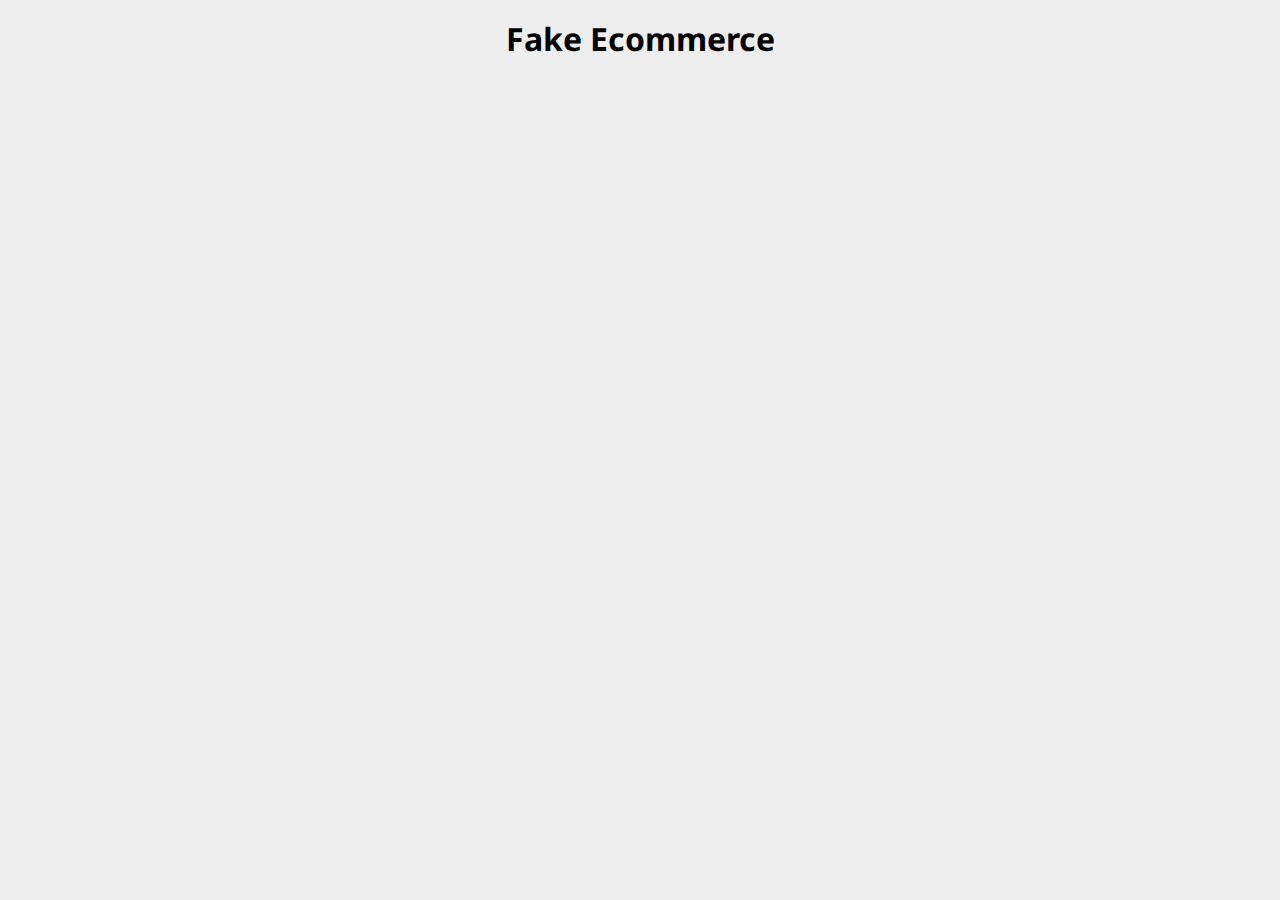
==== index.html @ cc27442f "get products with API" ====
<!DOCTYPE html>
<html lang="en">
<head>
    <meta charset="UTF-8">
    <meta http-equiv="X-UA-Compatible" content="IE=edge">
    <meta name="viewport" content="width=device-width, initial-scale=1.0">
    <link rel="preconnect" href="https://fonts.googleapis.com">
    <link rel="preconnect" href="https://fonts.gstatic.com" crossorigin>
    <link href="https://fonts.googleapis.com/css2?family=Noto+Sans:ital,wght@0,300;0,800;1,200&display=swap" rel="stylesheet">

    <link rel="stylesheet" href="./assets/styles/normalize.css">
    <link rel="stylesheet" href="./assets/styles/style.css">
    <title>First</title>
</head>
<body>
    <h1 class="title">Fake Ecommerce</h1>
    <main class="container">
        <section id="products"></section>
    </main>

    <script src="./assets/home.js"></script>
</body>
</html>
---- assets/styles/style.css ----
:root{
    font-family: "Noto Sans", Helvetica, sans-serif;
    --radius: 10px;
    --primaryColor: #7aceff;
}
body{
    background-color: #eeeeee;
}
.title{
    text-align: center;
}
.container{
    width: 100%;
}
.containerProducts{
    padding: 2vw;

}
.category{
    text-transform: uppercase;
    font-weight: 500;
}
.wrapper{
    display: grid;
    grid-template-columns: repeat(auto-fill, minmax(250px, 1fr));
    gap: 2vw;
}
.card{
    position: relative;
    border-radius: var(--radius);
    background-color: #fff;
    padding: 3vw;
}
.card::after{
    content: "new";
    position: absolute;
    top: 0px;
    right: 0px;

    padding: 10px 10px 10px 15px;
    border-radius: 0 var(--radius) 0 0;
    background-color: var(--primaryColor);
}
.containerImg .imageProduct{
    height: 300px;
}
.imageProduct{
    width: 100%;
    object-fit: contain;
}
.titleProduct{
    font-family: "Noto Sans", Helvetica, sans-serif;

    white-space: nowrap;
    overflow: hidden;
    text-overflow: ellipsis;
}
.buttonAddCart{
    border-radius: var(--radius);
    background-color: var(--primaryColor);
    padding: 10px;
}
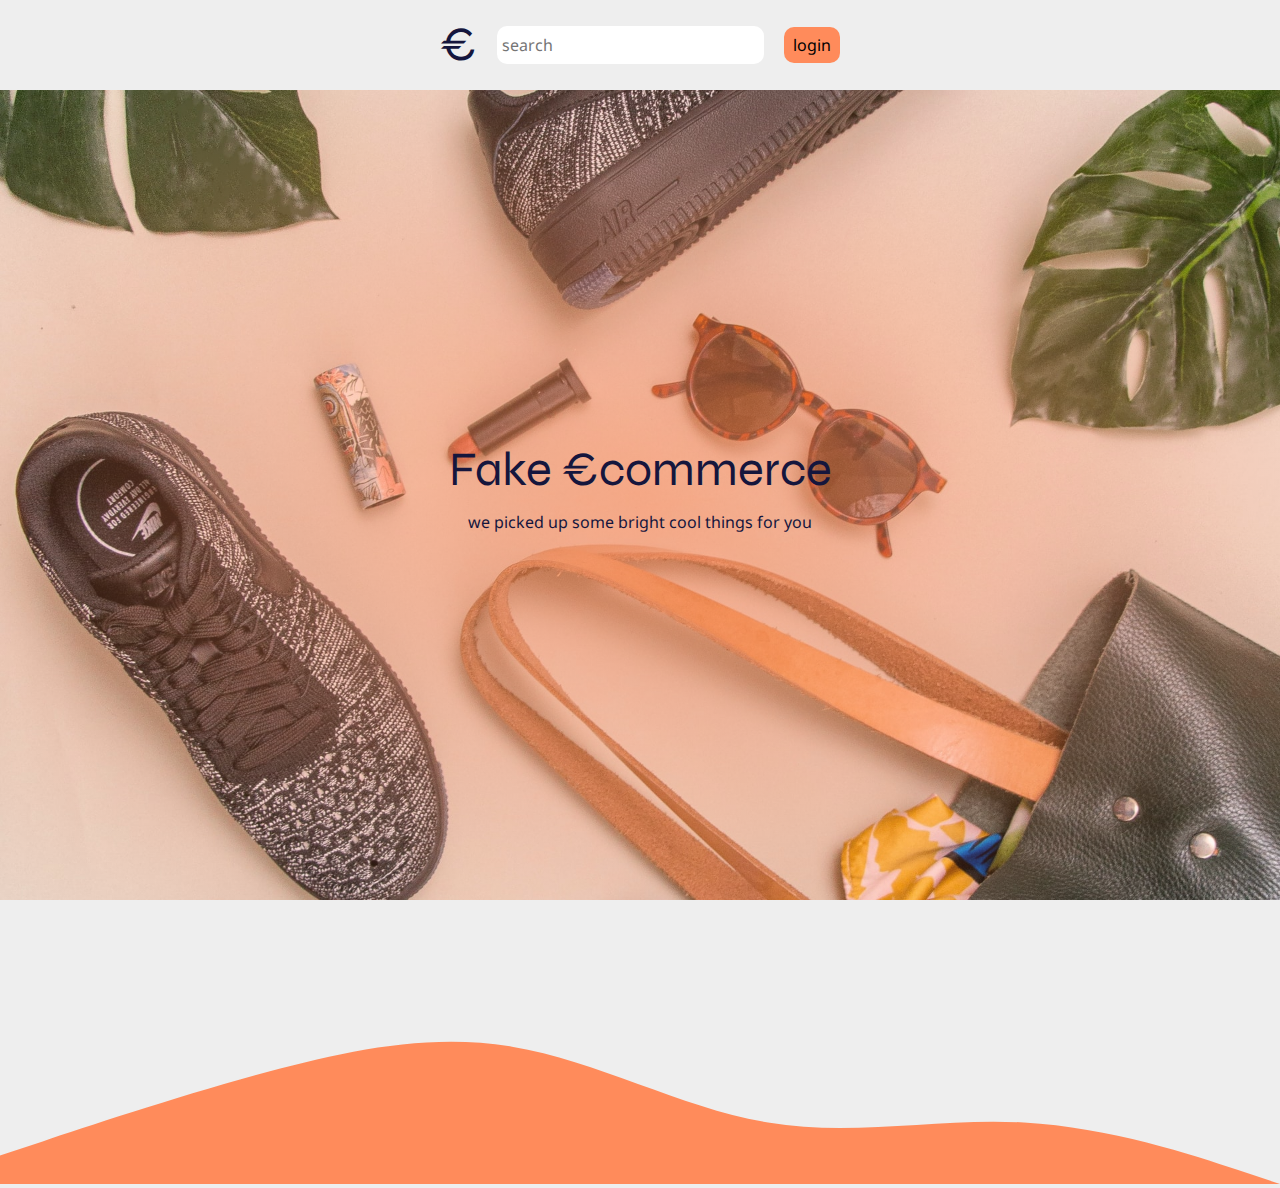
==== commit 92aa9369: "styles" ====
--- a/index.html
+++ b/index.html
@@ -1,23 +1,53 @@
 <!DOCTYPE html>
 <html lang="en">
+
 <head>
     <meta charset="UTF-8">
     <meta http-equiv="X-UA-Compatible" content="IE=edge">
     <meta name="viewport" content="width=device-width, initial-scale=1.0">
     <link rel="preconnect" href="https://fonts.googleapis.com">
     <link rel="preconnect" href="https://fonts.gstatic.com" crossorigin>
-    <link href="https://fonts.googleapis.com/css2?family=Noto+Sans:ital,wght@0,300;0,800;1,200&display=swap" rel="stylesheet">
+    <link href="https://fonts.googleapis.com/css2?family=Noto+Sans:ital,wght@0,300;0,800;1,200&display=swap"
+        rel="stylesheet">
+    <link href="https://fonts.googleapis.com/css2?family=Syne&display=swap" rel="stylesheet">
 
     <link rel="stylesheet" href="./assets/styles/normalize.css">
     <link rel="stylesheet" href="./assets/styles/style.css">
     <title>First</title>
 </head>
+
 <body>
-    <h1 class="title">Fake Ecommerce</h1>
     <main class="container">
+        <nav class="menu">
+            <ul class="items">
+                <li class="title">€</li>
+                <li class="search">
+                    <input type="text" name="search" id="seeker" placeholder="search">
+                    <script src="https://cdn.lordicon.com/xdjxvujz.js"></script>
+                    <lord-icon
+                        src="https://cdn.lordicon.com/qehhcbpv.json" trigger="hover" colors="primary:#15163d"
+                        style="width:28px;height:28px">
+                    </lord-icon>
+                </li>
+                <li>
+                    <button class="primaryButton">login</button>
+                </li>
+            </ul>
+        </nav>
+        <section class="landing">
+            <h1 class="title">Fake €commerce</h1>
+            <p>we picked up some bright cool things for you</p>
+        </section>
+
         <section id="products"></section>
+
+        <footer>
+            <img src="./assets/svg/wave.svg" alt="wave">
+        </footer>
     </main>
 
+    <script src="./assets/showProducts.js"></script>
     <script src="./assets/home.js"></script>
 </body>
+
 </html>--- a/assets/styles/style.css
+++ b/assets/styles/style.css
@@ -1,37 +1,115 @@
-:root{
+:root {
     font-family: "Noto Sans", Helvetica, sans-serif;
     --radius: 10px;
-    --primaryColor: #7aceff;
+    --primaryColor: #FF8B5B;
+    --black: #15163d;
+    --gap: 9px
 }
-body{
+
+body {
     background-color: #eeeeee;
+    color: var(--black);
 }
-.title{
+
+.menu {
+    height: 10vh;
+    display: flex;
+    align-items: center;
+    justify-content: center;
+}
+
+.items {
+    width: 80%;
+    display: flex;
+    align-items: center;
+    justify-content: center;
+    gap: 20px;
+    margin: 0;
+}
+
+.search {
+    height: 75%;
+    display: flex;
+    align-items: center;
+    padding: 5px;
+    border-radius: var(--radius);
+    background-color: white;
+}
+
+.landing {
+    display: flex;
+    align-items: center;
+    justify-content: center;
+    flex-direction: column;
+    min-height: 90vh;
+
+    background-image: radial-gradient(#ff8c5b9a, transparent), url(../images/heroImage.jpg);
+    background-position: center;
+    background-repeat: no-repeat;
+    background-size: cover;
+}
+
+.title {
+    margin: 0;
+    font-family: 'Syne', sans-serif;
+    font-size: 3rem;
+    font-weight: 100;
     text-align: center;
 }
-.container{
+
+.container {
     width: 100%;
 }
-.containerProducts{
+
+.containerProducts {
     padding: 2vw;
 
 }
-.category{
+
+.category {
     text-transform: uppercase;
     font-weight: 500;
 }
-.wrapper{
+
+.headerCategory{
+    display: flex;
+    align-items: center;
+    justify-content: space-between;
+    margin-top: 3vw;
+}
+.paraghaph{
+    margin: 0;
+}
+.headerCategory img{
+    height: 1rem;
+    transform: rotate(45deg);
+}
+.seeMore{
+    display: flex;
+    gap: var(--gap);
+    cursor: pointer;
+}
+.wrapper {
     display: grid;
     grid-template-columns: repeat(auto-fill, minmax(250px, 1fr));
     gap: 2vw;
 }
-.card{
+
+.card {
     position: relative;
     border-radius: var(--radius);
     background-color: #fff;
     padding: 3vw;
+
+    box-shadow:
+        5.2px 4px 6.8px rgba(0, 0, 0, 0.012),
+        13.1px 10px 17.3px rgba(0, 0, 0, 0.018),
+        26.8px 20.4px 35.3px rgba(0, 0, 0, 0.022),
+        55.1px 42px 72.6px rgba(0, 0, 0, 0.028),
+        151px 115px 199px rgba(0, 0, 0, 0.04);
 }
-.card::after{
+
+.card::after {
     content: "new";
     position: absolute;
     top: 0px;
@@ -41,22 +119,26 @@
     border-radius: 0 var(--radius) 0 0;
     background-color: var(--primaryColor);
 }
-.containerImg .imageProduct{
+
+.containerImg .imageProduct {
     height: 300px;
 }
-.imageProduct{
+
+.imageProduct {
     width: 100%;
     object-fit: contain;
 }
-.titleProduct{
+
+.titleProduct {
     font-family: "Noto Sans", Helvetica, sans-serif;
 
     white-space: nowrap;
     overflow: hidden;
     text-overflow: ellipsis;
 }
-.buttonAddCart{
+
+.primaryButton{
     border-radius: var(--radius);
     background-color: var(--primaryColor);
-    padding: 10px;
+    padding: var(--gap);
 }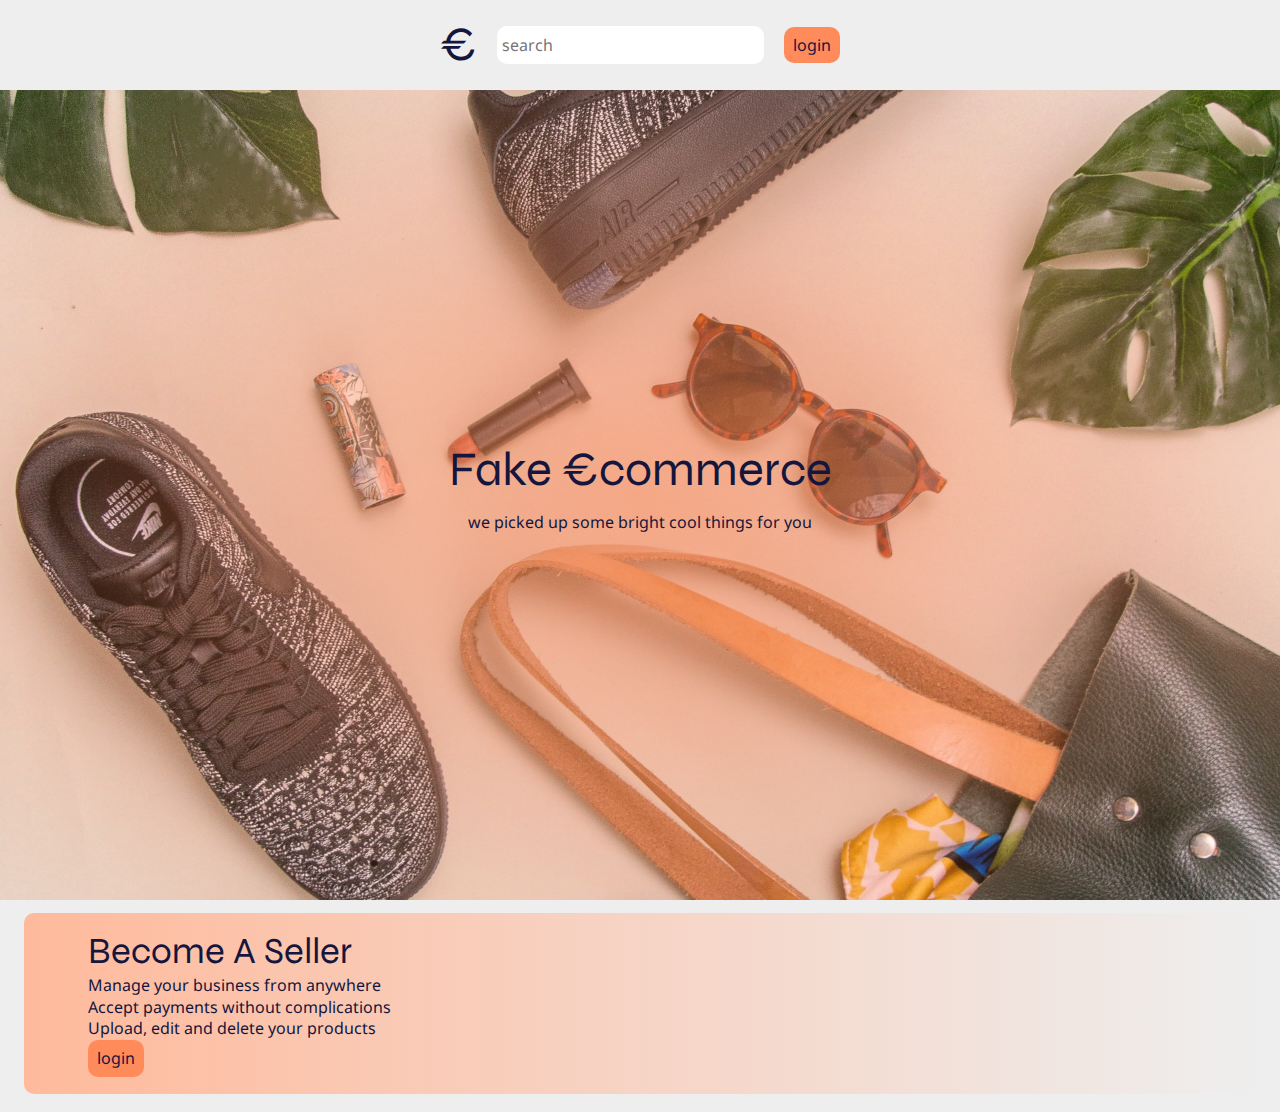
==== commit bd63e2b5: "error" ====
--- a/index.html
+++ b/index.html
@@ -7,20 +7,19 @@
     <meta name="viewport" content="width=device-width, initial-scale=1.0">
     <link rel="preconnect" href="https://fonts.googleapis.com">
     <link rel="preconnect" href="https://fonts.gstatic.com" crossorigin>
-    <link href="https://fonts.googleapis.com/css2?family=Noto+Sans:ital,wght@0,300;0,800;1,200&display=swap"
-        rel="stylesheet">
+    <link href="https://fonts.googleapis.com/css2?family=Noto+Sans:ital,wght@0,300;0,800;1,200&display=swap" rel="stylesheet">
     <link href="https://fonts.googleapis.com/css2?family=Syne&display=swap" rel="stylesheet">
 
     <link rel="stylesheet" href="./assets/styles/normalize.css">
     <link rel="stylesheet" href="./assets/styles/style.css">
-    <title>First</title>
+    <title>Home</title>
 </head>
 
 <body>
     <main class="container">
         <nav class="menu">
             <ul class="items">
-                <li class="title">€</li>
+                <li class="title link">€</li>
                 <li class="search">
                     <input type="text" name="search" id="seeker" placeholder="search">
                     <script src="https://cdn.lordicon.com/xdjxvujz.js"></script>
@@ -30,24 +29,39 @@
                     </lord-icon>
                 </li>
                 <li>
-                    <button class="primaryButton">login</button>
+                    <button class="primaryButton">
+                        <a href="#" class="link">login</a>
+                    </button>
                 </li>
             </ul>
         </nav>
         <section class="landing">
             <h1 class="title">Fake €commerce</h1>
             <p>we picked up some bright cool things for you</p>
+            <a href=""></a>
         </section>
 
         <section id="products"></section>
+
+        <section class="login margin-top">
+            <h2 class="subtitle">Become a seller</h2>
+            <div class="advantage">
+                <p class="paragraph">Manage your business from anywhere</p>
+                <p class="paragraph">Accept payments without complications</p>
+                <p class="paragraph">Upload, edit and delete your products</p>
+                <button class="primaryButton margin-top-1">
+                    <a href="./assets/pages-edit/addProduct.html" class="link">login</a>
+                </button>
+            </div>
+        </section>
 
         <footer>
             <img src="./assets/svg/wave.svg" alt="wave">
         </footer>
     </main>
 
-    <script src="./assets/showProducts.js"></script>
-    <script src="./assets/home.js"></script>
+    <script src="./assets/app/showProducts.js"></script>
+    <script src="./assets/app/home.js"></script>
 </body>
 
 </html>--- a/assets/styles/style.css
+++ b/assets/styles/style.css
@@ -1,17 +1,26 @@
 :root {
     font-family: "Noto Sans", Helvetica, sans-serif;
     --radius: 10px;
+    --surfaceSection: #ffba9c;
     --primaryColor: #FF8B5B;
+    --orangeBlack: #AB3200;
     --black: #15163d;
     --gap: 9px
 }
 
 body {
     background-color: #eeeeee;
+}
+.container {
+    width: 100%;
     color: var(--black);
+
+    display: flex;
+    align-items: center;
+    flex-direction: column;
 }
-
 .menu {
+    width: 100%;
     height: 10vh;
     display: flex;
     align-items: center;
@@ -37,6 +46,7 @@
 }
 
 .landing {
+    width: 100%;
     display: flex;
     align-items: center;
     justify-content: center;
@@ -48,24 +58,13 @@
     background-repeat: no-repeat;
     background-size: cover;
 }
-
-.title {
-    margin: 0;
-    font-family: 'Syne', sans-serif;
-    font-size: 3rem;
-    font-weight: 100;
-    text-align: center;
+/*********************products************************/
+#products{
+    width: 95%;
 }
-
-.container {
-    width: 100%;
-}
-
 .containerProducts {
     padding: 2vw;
-
 }
-
 .category {
     text-transform: uppercase;
     font-weight: 500;
@@ -75,10 +74,10 @@
     display: flex;
     align-items: center;
     justify-content: space-between;
-    margin-top: 3vw;
+    margin: 3vw 0 2vw 0;
 }
-.paraghaph{
-    margin: 0;
+.paragraph{
+    margin: 3px 0;
 }
 .headerCategory img{
     height: 1rem;
@@ -86,6 +85,7 @@
 }
 .seeMore{
     display: flex;
+    align-items: center;
     gap: var(--gap);
     cursor: pointer;
 }
@@ -107,6 +107,11 @@
         26.8px 20.4px 35.3px rgba(0, 0, 0, 0.022),
         55.1px 42px 72.6px rgba(0, 0, 0, 0.028),
         151px 115px 199px rgba(0, 0, 0, 0.04);
+}
+
+.card:hover{
+    transition: .5s;
+    transform: scale(1.02);
 }
 
 .card::after {
@@ -141,4 +146,42 @@
     border-radius: var(--radius);
     background-color: var(--primaryColor);
     padding: var(--gap);
+}
+/******************login********************/
+.login{
+    width: 90%;
+    border-radius: var(--radius);
+    padding: 17px 17px 17px 5vw;
+
+    background-image: linear-gradient(to right, var(--surfaceSection), transparent), url(https://images.unsplash.com/photo-1543269866-487350d6fa5e?ixlib=rb-1.2.1&ixid=MnwxMjA3fDB8MHxwaG90by1wYWdlfHx8fGVufDB8fHx8&auto=format&fit=crop&w=870&q=80);
+    background-position: 50% 30%;
+    background-repeat: no-repeat;
+    background-size: cover;
+}
+/******************general********************/
+.title {
+    margin: 0;
+    font-family: 'Syne', sans-serif;
+    font-size: 3rem;
+    font-weight: 100;
+    text-align: center;
+}
+.subtitle{
+    margin-bottom: 4px;
+    font-family: 'Syne', sans-serif;
+    font-size: 2.3rem;
+    font-weight: 100;
+    text-transform: capitalize;
+}
+.margin-top{
+    margin-top: 3vw;
+}
+.margin-top{
+    margin-top: 1vw;
+}
+a{
+    color: var(--black);
+}
+a:visited{
+    color:var(--orangeBlack);
 }